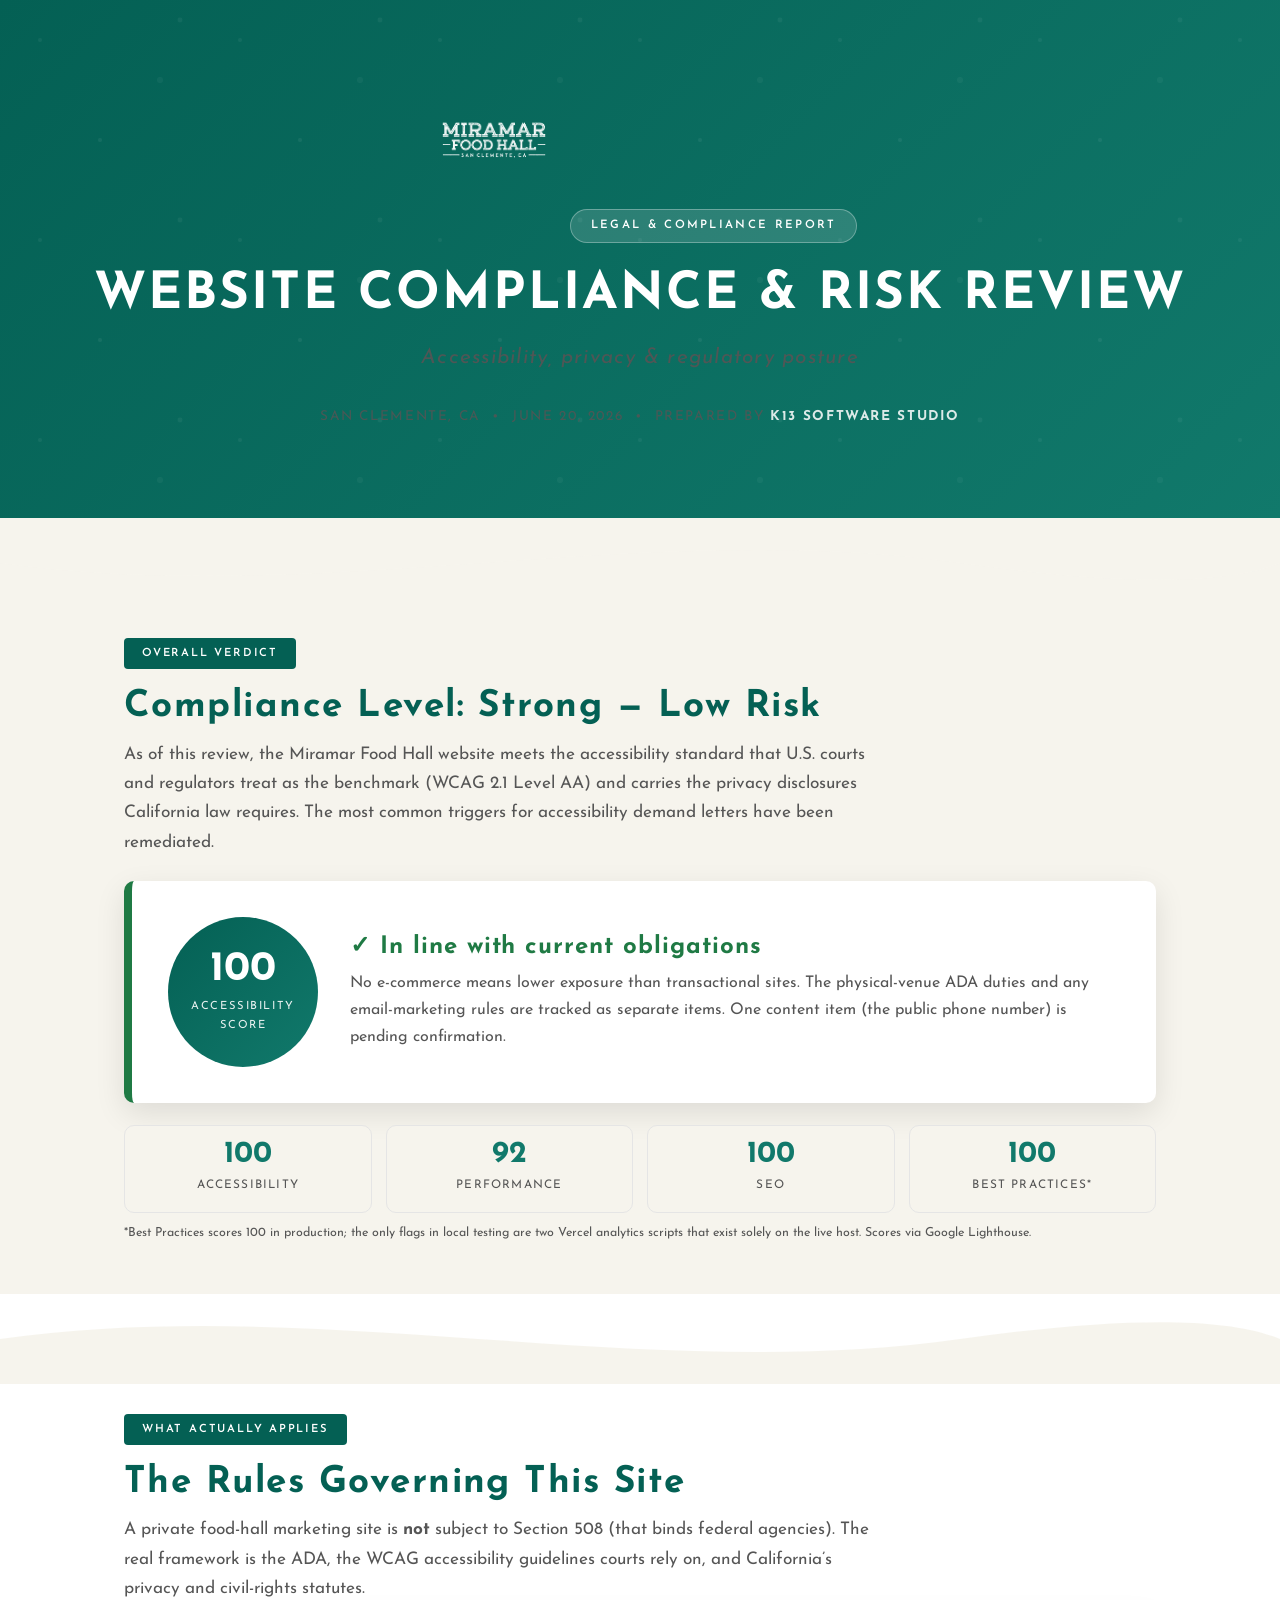
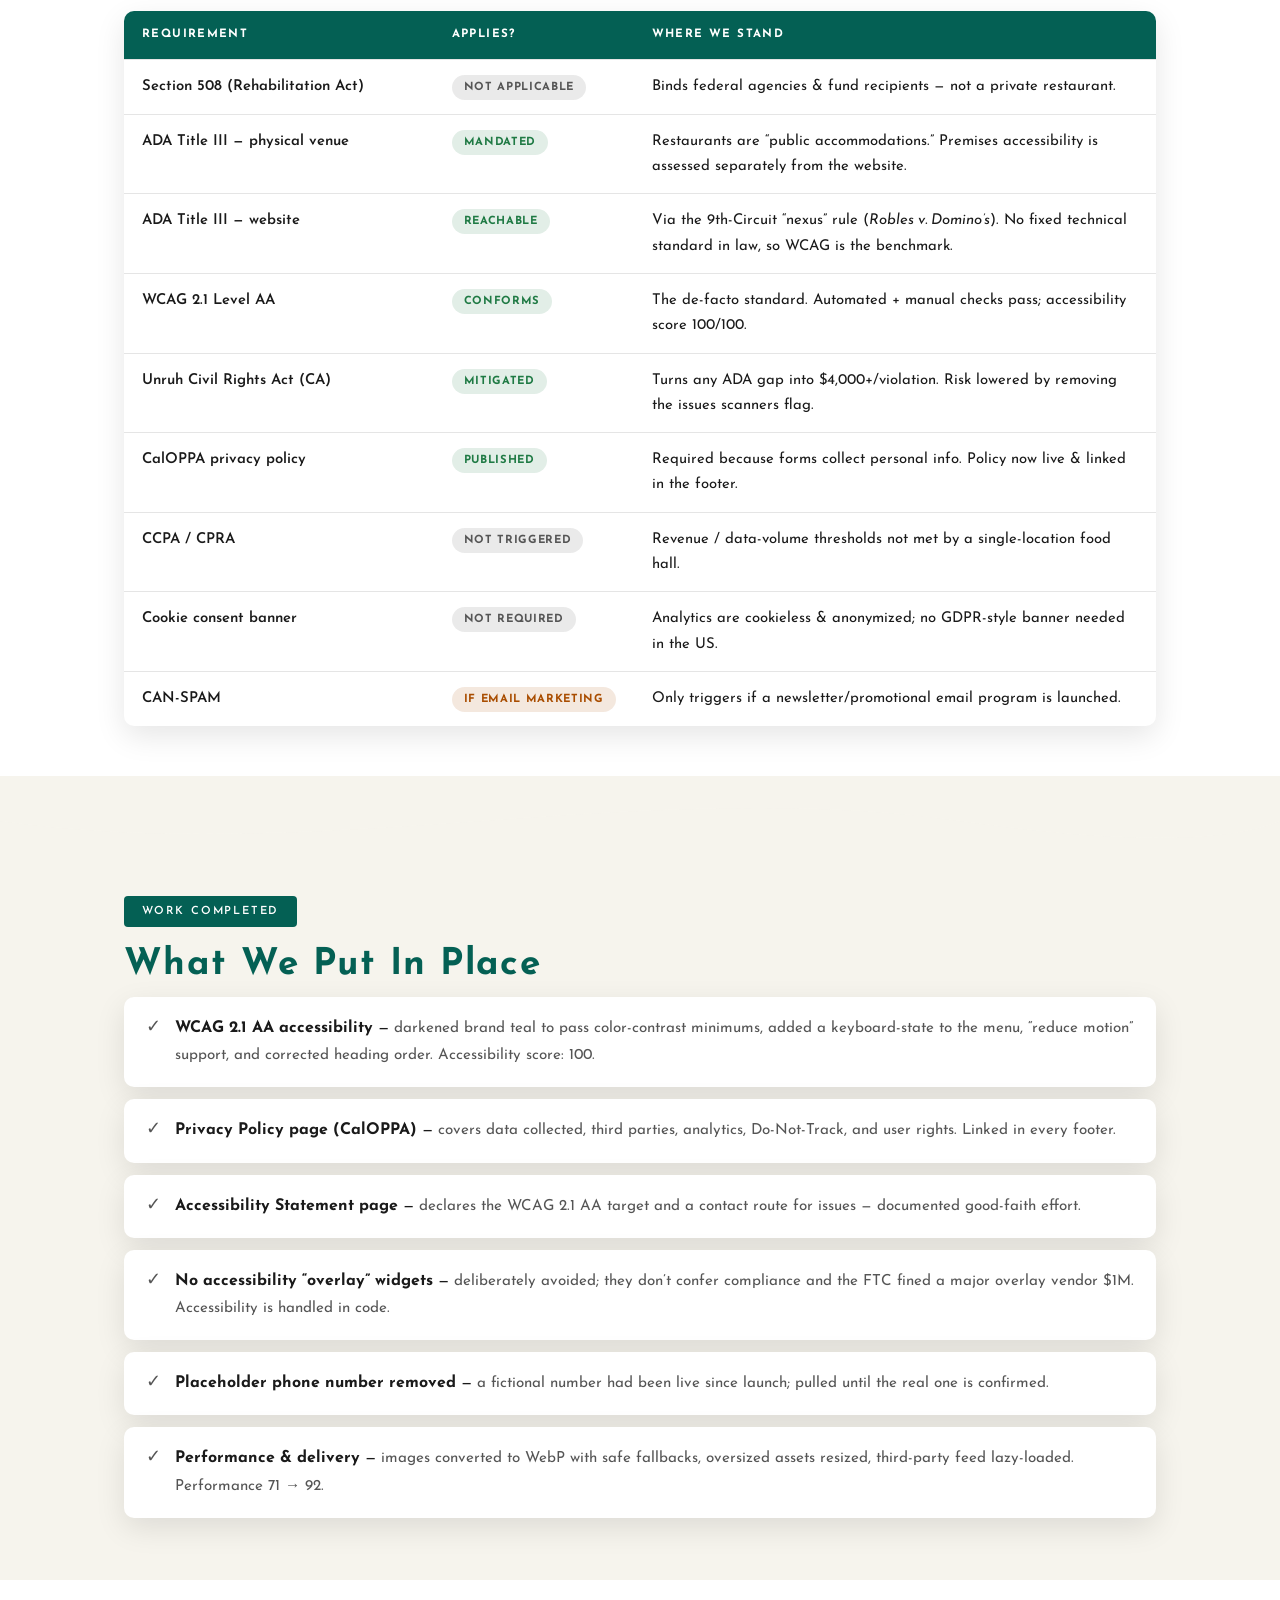
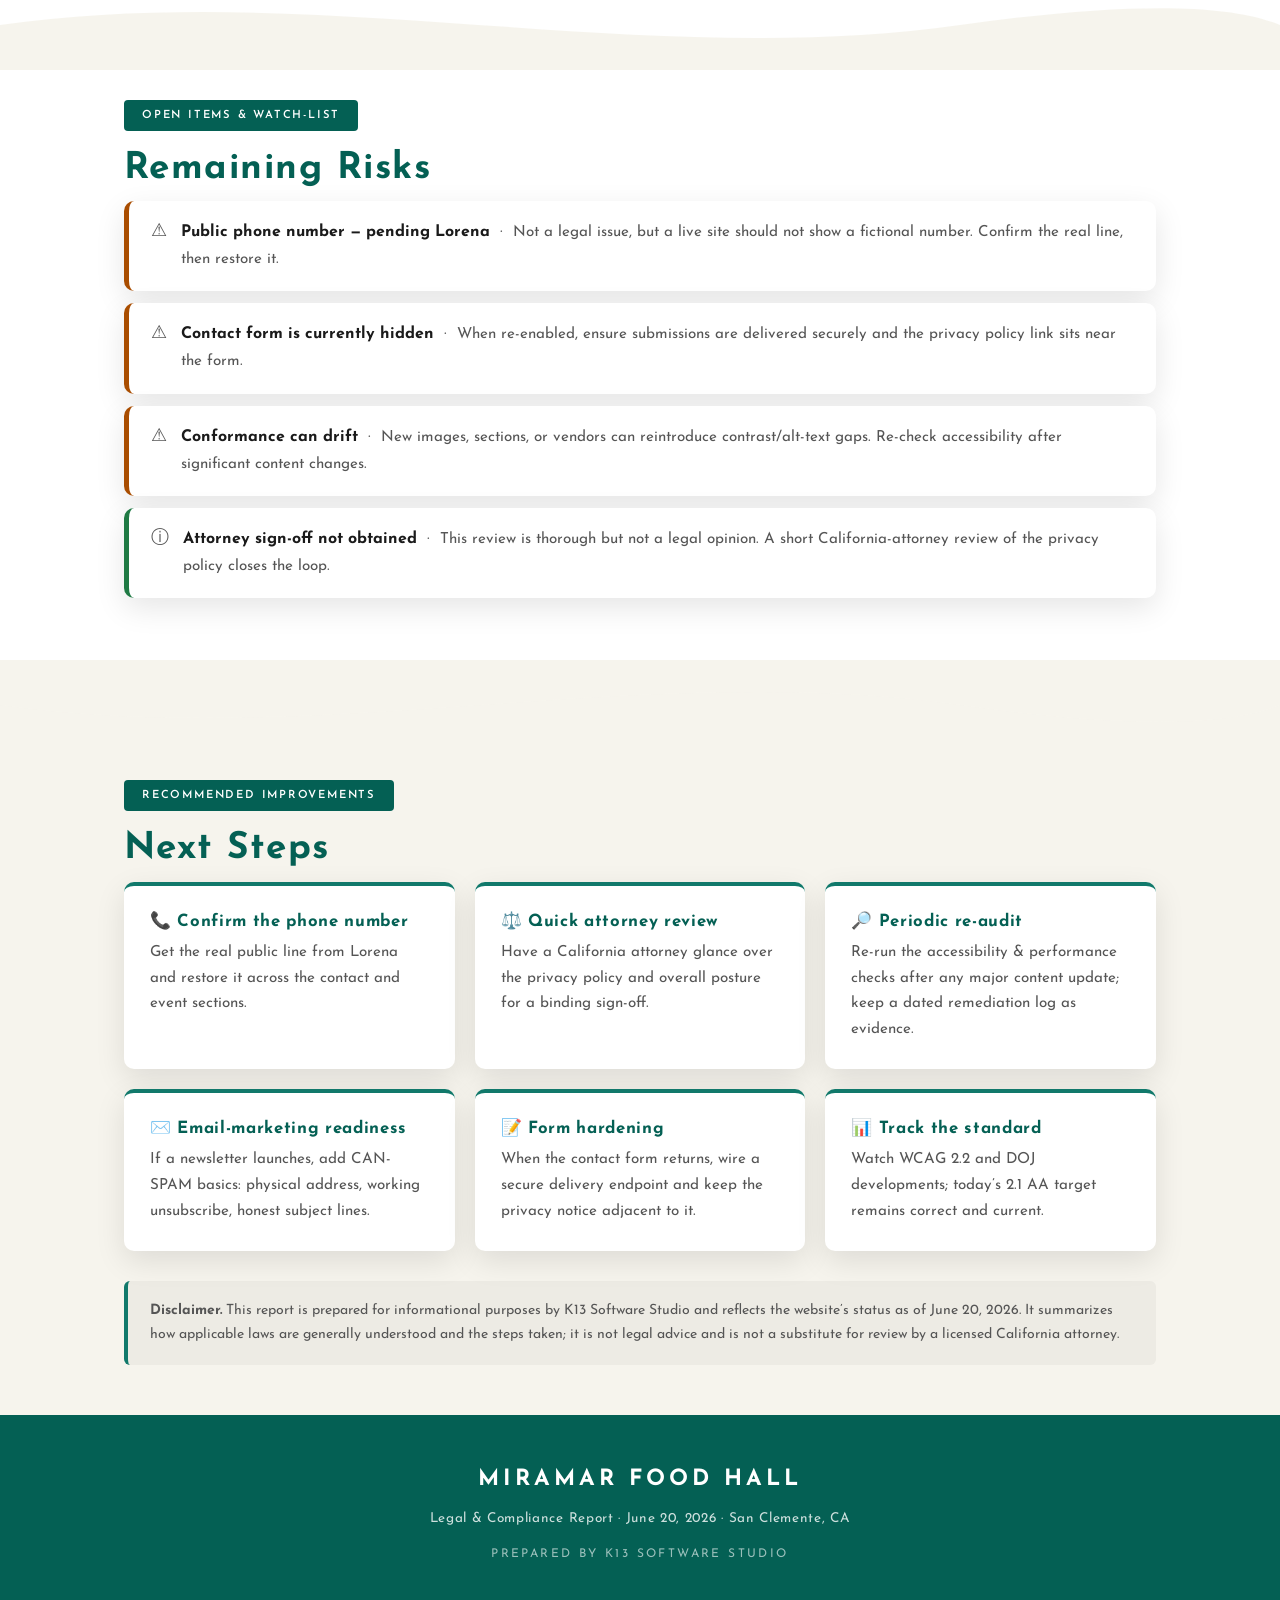
==== website/public/legal-compliance-report.html @ b7b6de01 "⚖️ Add legal/privacy pages, WebP performance pass & compliance report ♿ Accessibility & Compliance •" ====
<!DOCTYPE html>
<html lang="en">
<head>
<meta charset="UTF-8">
<meta name="viewport" content="width=device-width, initial-scale=1.0">
<title>Miramar Food Hall | Legal &amp; Compliance Report — June 2026</title>
<meta name="description" content="Website legal and accessibility compliance report for Miramar Food Hall, San Clemente, CA. Prepared by K13 Software Studio.">
<link rel="preconnect" href="https://fonts.googleapis.com">
<link rel="preconnect" href="https://fonts.gstatic.com" crossorigin>
<link href="https://fonts.googleapis.com/css2?family=Josefin+Sans:wght@400;600;700&display=swap" rel="stylesheet">
<style>
:root {
  --dark-teal:#046054; --teal:#11796b; --orange:#A94d00; --cream:#f6f4ed;
  --white:#fff; --dark:#1a1a1a; --gray:#555; --light-gray:#e5e5e5;
  --green:#1f7a44; --amber:#A94d00; --red:#b3261e;
  --font:'Josefin Sans',sans-serif;
  --shadow:0 10px 30px rgba(0,0,0,.10); --radius:10px;
  --grad:linear-gradient(135deg,#046054 0%,#11796b 100%);
}
*,*::before,*::after{box-sizing:border-box;margin:0;padding:0}
html{scroll-behavior:smooth}
body{font-family:var(--font);color:var(--dark);line-height:1.7;font-size:16px;background:var(--cream);-webkit-font-smoothing:antialiased}
h1,h2,h3,h4{font-weight:700;letter-spacing:.04em;line-height:1.2}
p{color:var(--gray)}
.container{max-width:1080px;margin:0 auto;padding:0 24px}
.wave{width:100%;line-height:0;overflow:hidden}
.wave svg{width:100%;height:90px;display:block}

/* HERO */
.hero{background:var(--grad);color:var(--white);text-align:center;padding:80px 24px 90px;position:relative;overflow:hidden}
.hero::before{content:'';position:absolute;inset:0;background:url('data:image/svg+xml,<svg xmlns="http://www.w3.org/2000/svg" viewBox="0 0 100 100"><circle cx="20" cy="20" r="1" fill="white" opacity="0.05"/><circle cx="80" cy="40" r="1.5" fill="white" opacity="0.04"/><circle cx="50" cy="70" r="1" fill="white" opacity="0.06"/><circle cx="90" cy="10" r="1.2" fill="white" opacity="0.05"/></svg>') repeat;background-size:200px 200px;pointer-events:none}
.hero-inner{position:relative;z-index:1}
.hero img{height:120px;width:auto;margin:0 auto 28px;filter:brightness(0) invert(1)}
.hero .eyebrow{display:inline-block;background:rgba(255,255,255,.14);border:1px solid rgba(255,255,255,.3);color:#fff;padding:6px 20px;border-radius:40px;font-size:.72rem;font-weight:600;letter-spacing:.2em;text-transform:uppercase;margin-bottom:22px}
.hero h1{font-size:clamp(2rem,5vw,3.2rem);margin-bottom:14px;text-transform:uppercase}
.hero .sub{font-size:clamp(1rem,2vw,1.3rem);font-style:italic;opacity:.92;letter-spacing:.06em}
.hero .meta{margin-top:30px;font-size:.85rem;letter-spacing:.12em;text-transform:uppercase;opacity:.85}
.hero .meta strong{color:#fff}

/* SECTIONS */
section{padding:8px 0 24px}
.block{padding:30px 0 50px}
.label{display:inline-block;background:var(--dark-teal);color:#fff;padding:6px 18px;border-radius:4px;font-size:.7rem;font-weight:600;letter-spacing:.16em;text-transform:uppercase;margin-bottom:16px}
h2.title{font-size:clamp(1.6rem,3vw,2.3rem);color:var(--dark-teal);margin-bottom:10px}
.lead{font-size:1.08rem;max-width:760px;margin-bottom:8px}

/* VERDICT BANNER */
.verdict{background:var(--white);border-radius:var(--radius);box-shadow:var(--shadow);padding:36px;margin:0 auto;display:flex;gap:32px;align-items:center;flex-wrap:wrap;border-left:8px solid var(--green)}
.verdict .score{flex:0 0 auto;width:150px;height:150px;border-radius:50%;background:var(--grad);color:#fff;display:flex;flex-direction:column;align-items:center;justify-content:center;text-align:center}
.verdict .score b{font-size:2.6rem;line-height:1}
.verdict .score span{font-size:.7rem;letter-spacing:.14em;text-transform:uppercase;margin-top:6px;opacity:.9}
.verdict .vtext{flex:1;min-width:260px}
.verdict .vtext h3{font-size:1.5rem;color:var(--green);margin-bottom:8px}
.verdict .vtext p{margin-bottom:0}

/* SCORE PILLS */
.pills{display:flex;gap:14px;flex-wrap:wrap;margin-top:22px}
.pill{background:var(--cream);border:1px solid var(--light-gray);border-radius:var(--radius);padding:14px 22px;text-align:center;flex:1;min-width:130px}
.pill b{display:block;font-size:1.9rem;color:var(--teal);line-height:1}
.pill span{font-size:.74rem;letter-spacing:.1em;text-transform:uppercase;color:var(--gray)}

/* CARDS */
.cards{display:grid;grid-template-columns:repeat(auto-fit,minmax(250px,1fr));gap:20px;margin-top:8px}
.card{background:var(--white);border-radius:var(--radius);box-shadow:var(--shadow);padding:26px;border-top:4px solid var(--teal)}
.card h4{font-size:1.05rem;color:var(--dark-teal);margin-bottom:8px;display:flex;align-items:center;gap:8px}
.card p{font-size:.95rem}

/* TABLE */
.tablewrap{background:var(--white);border-radius:var(--radius);box-shadow:var(--shadow);overflow:hidden;margin-top:8px}
table{width:100%;border-collapse:collapse;font-size:.93rem}
th,td{text-align:left;padding:14px 18px;border-bottom:1px solid var(--light-gray);vertical-align:top}
th{background:var(--dark-teal);color:#fff;font-size:.72rem;letter-spacing:.12em;text-transform:uppercase}
tr:last-child td{border-bottom:none}
td:first-child{font-weight:600;color:var(--dark);width:30%}
.badge{display:inline-block;padding:3px 12px;border-radius:30px;font-size:.7rem;font-weight:700;letter-spacing:.06em;text-transform:uppercase;white-space:nowrap}
.b-ok{background:rgba(31,122,68,.13);color:var(--green)}
.b-watch{background:rgba(169,77,0,.13);color:var(--amber)}
.b-na{background:rgba(85,85,85,.12);color:var(--gray)}

/* LISTS */
.checklist{list-style:none;margin-top:6px}
.checklist li{background:var(--white);border-radius:var(--radius);box-shadow:var(--shadow);padding:18px 22px;margin-bottom:12px;display:flex;gap:14px;align-items:flex-start}
.checklist .mark{flex:0 0 auto;font-size:1.1rem;line-height:1.5}
.checklist b{color:var(--dark)}
.checklist span{color:var(--gray);font-size:.95rem}

/* RISK ROWS */
.risk{border-left:5px solid var(--amber)}
.risk.low{border-left-color:var(--green)}

/* DISCLAIMER + FOOTER */
.note{background:rgba(85,85,85,.06);border-left:4px solid var(--teal);border-radius:6px;padding:18px 22px;font-size:.88rem;color:var(--gray);margin-top:10px}
footer{background:var(--dark-teal);color:#fff;text-align:center;padding:46px 24px}
footer .fl{font-size:1.4rem;font-weight:700;letter-spacing:.18em;text-transform:uppercase;margin-bottom:8px}
footer p{color:rgba(255,255,255,.8);font-size:.85rem;letter-spacing:.05em}
footer .studio{margin-top:14px;font-size:.75rem;letter-spacing:.2em;text-transform:uppercase;color:rgba(255,255,255,.6)}
@media(max-width:600px){.verdict{padding:26px}.verdict .score{margin:0 auto}}
@media print{.hero::before{display:none}body{background:#fff}.card,.verdict,.tablewrap,.checklist li{box-shadow:none;border:1px solid var(--light-gray)}}
</style>
</head>
<body>

<header class="hero">
  <div class="hero-inner">
    <img src="[data-uri]" alt="Miramar Food Hall">
    <div class="eyebrow">Legal &amp; Compliance Report</div>
    <h1>Website Compliance &amp; Risk Review</h1>
    <p class="sub">Accessibility, privacy &amp; regulatory posture</p>
    <p class="meta">San Clemente, CA &nbsp;•&nbsp; June 20, 2026 &nbsp;•&nbsp; Prepared by <strong>K13 Software Studio</strong></p>
  </div>
</header>
<div class="wave"><svg viewBox="0 0 1440 120" preserveAspectRatio="none" aria-hidden="true"><path d="M0,60 C360,120 720,0 1080,60 C1260,90 1380,90 1440,60 L1440,120 L0,120 Z" fill="#f6f4ed"/></svg></div>

<!-- VERDICT -->
<section class="block">
  <div class="container">
    <span class="label">Overall Verdict</span>
    <h2 class="title">Compliance Level: Strong &mdash; Low Risk</h2>
    <p class="lead">As of this review, the Miramar Food Hall website meets the accessibility standard that U.S. courts and regulators treat as the benchmark (WCAG&nbsp;2.1 Level&nbsp;AA) and carries the privacy disclosures California law requires. The most common triggers for accessibility demand letters have been remediated.</p>
    <div class="verdict" style="margin-top:24px">
      <div class="score"><b>100</b><span>Accessibility<br>Score</span></div>
      <div class="vtext">
        <h3>&#10003; In line with current obligations</h3>
        <p>No e-commerce means lower exposure than transactional sites. The physical-venue ADA duties and any email-marketing rules are tracked as separate items. One content item (the public phone number) is pending confirmation.</p>
      </div>
    </div>
    <div class="pills">
      <div class="pill"><b>100</b><span>Accessibility</span></div>
      <div class="pill"><b>92</b><span>Performance</span></div>
      <div class="pill"><b>100</b><span>SEO</span></div>
      <div class="pill"><b>100</b><span>Best Practices*</span></div>
    </div>
    <p style="font-size:.78rem;color:var(--gray);margin-top:10px">*Best Practices scores 100 in production; the only flags in local testing are two Vercel analytics scripts that exist solely on the live host. Scores via Google Lighthouse.</p>
  </div>
</section>

<div class="wave"><svg viewBox="0 0 1440 120" preserveAspectRatio="none" aria-hidden="true"><path d="M0,60 C360,0 720,120 1080,60 C1260,30 1380,30 1440,60 L1440,0 L0,0 Z" fill="#ffffff"/></svg></div>
<!-- WHAT APPLIES -->
<section class="block" style="background:#fff">
  <div class="container">
    <span class="label">What Actually Applies</span>
    <h2 class="title">The Rules Governing This Site</h2>
    <p class="lead">A private food-hall marketing site is <strong>not</strong> subject to Section&nbsp;508 (that binds federal agencies). The real framework is the ADA, the WCAG accessibility guidelines courts rely on, and California&rsquo;s privacy and civil-rights statutes.</p>
    <div class="tablewrap">
      <table>
        <thead><tr><th>Requirement</th><th>Applies?</th><th>Where We Stand</th></tr></thead>
        <tbody>
          <tr><td>Section 508 (Rehabilitation Act)</td><td><span class="badge b-na">Not Applicable</span></td><td>Binds federal agencies &amp; fund recipients &mdash; not a private restaurant.</td></tr>
          <tr><td>ADA Title III &mdash; physical venue</td><td><span class="badge b-ok">Mandated</span></td><td>Restaurants are &ldquo;public accommodations.&rdquo; Premises accessibility is assessed separately from the website.</td></tr>
          <tr><td>ADA Title III &mdash; website</td><td><span class="badge b-ok">Reachable</span></td><td>Via the 9th-Circuit &ldquo;nexus&rdquo; rule (<em>Robles v. Domino&rsquo;s</em>). No fixed technical standard in law, so WCAG is the benchmark.</td></tr>
          <tr><td>WCAG 2.1 Level AA</td><td><span class="badge b-ok">Conforms</span></td><td>The de-facto standard. Automated + manual checks pass; accessibility score 100/100.</td></tr>
          <tr><td>Unruh Civil Rights Act (CA)</td><td><span class="badge b-ok">Mitigated</span></td><td>Turns any ADA gap into $4,000+/violation. Risk lowered by removing the issues scanners flag.</td></tr>
          <tr><td>CalOPPA privacy policy</td><td><span class="badge b-ok">Published</span></td><td>Required because forms collect personal info. Policy now live &amp; linked in the footer.</td></tr>
          <tr><td>CCPA / CPRA</td><td><span class="badge b-na">Not Triggered</span></td><td>Revenue / data-volume thresholds not met by a single-location food hall.</td></tr>
          <tr><td>Cookie consent banner</td><td><span class="badge b-na">Not Required</span></td><td>Analytics are cookieless &amp; anonymized; no GDPR-style banner needed in the US.</td></tr>
          <tr><td>CAN-SPAM</td><td><span class="badge b-watch">If Email Marketing</span></td><td>Only triggers if a newsletter/promotional email program is launched.</td></tr>
        </tbody>
      </table>
    </div>
  </div>
</section>

<div class="wave"><svg viewBox="0 0 1440 120" preserveAspectRatio="none" aria-hidden="true"><path d="M0,60 C360,120 720,0 1080,60 C1260,90 1380,90 1440,60 L1440,120 L0,120 Z" fill="#f6f4ed"/></svg></div>
<!-- WHAT WE FIXED -->
<section class="block">
  <div class="container">
    <span class="label">Work Completed</span>
    <h2 class="title">What We Put In Place</h2>
    <ul class="checklist">
      <li><span class="mark">&#10003;</span><div><b>WCAG 2.1 AA accessibility</b> &mdash; <span>darkened brand teal to pass color-contrast minimums, added a keyboard-state to the menu, &ldquo;reduce motion&rdquo; support, and corrected heading order. Accessibility score: 100.</span></div></li>
      <li><span class="mark">&#10003;</span><div><b>Privacy Policy page (CalOPPA)</b> &mdash; <span>covers data collected, third parties, analytics, Do-Not-Track, and user rights. Linked in every footer.</span></div></li>
      <li><span class="mark">&#10003;</span><div><b>Accessibility Statement page</b> &mdash; <span>declares the WCAG 2.1 AA target and a contact route for issues &mdash; documented good-faith effort.</span></div></li>
      <li><span class="mark">&#10003;</span><div><b>No accessibility &ldquo;overlay&rdquo; widgets</b> &mdash; <span>deliberately avoided; they don&rsquo;t confer compliance and the FTC fined a major overlay vendor $1M. Accessibility is handled in code.</span></div></li>
      <li><span class="mark">&#10003;</span><div><b>Placeholder phone number removed</b> &mdash; <span>a fictional number had been live since launch; pulled until the real one is confirmed.</span></div></li>
      <li><span class="mark">&#10003;</span><div><b>Performance &amp; delivery</b> &mdash; <span>images converted to WebP with safe fallbacks, oversized assets resized, third-party feed lazy-loaded. Performance 71 &rarr; 92.</span></div></li>
    </ul>
  </div>
</section>

<div class="wave"><svg viewBox="0 0 1440 120" preserveAspectRatio="none" aria-hidden="true"><path d="M0,60 C360,0 720,120 1080,60 C1260,30 1380,30 1440,60 L1440,0 L0,0 Z" fill="#ffffff"/></svg></div>
<!-- REMAINING RISKS -->
<section class="block" style="background:#fff">
  <div class="container">
    <span class="label">Open Items &amp; Watch-List</span>
    <h2 class="title">Remaining Risks</h2>
    <ul class="checklist">
      <li class="risk"><span class="mark">&#9888;</span><div><b>Public phone number &mdash; pending Lorena</b> <span>&nbsp;&middot;&nbsp; Not a legal issue, but a live site should not show a fictional number. Confirm the real line, then restore it.</span></div></li>
      <li class="risk"><span class="mark">&#9888;</span><div><b>Contact form is currently hidden</b> <span>&nbsp;&middot;&nbsp; When re-enabled, ensure submissions are delivered securely and the privacy policy link sits near the form.</span></div></li>
      <li class="risk"><span class="mark">&#9888;</span><div><b>Conformance can drift</b> <span>&nbsp;&middot;&nbsp; New images, sections, or vendors can reintroduce contrast/alt-text gaps. Re-check accessibility after significant content changes.</span></div></li>
      <li class="risk low"><span class="mark">&#9432;</span><div><b>Attorney sign-off not obtained</b> <span>&nbsp;&middot;&nbsp; This review is thorough but not a legal opinion. A short California-attorney review of the privacy policy closes the loop.</span></div></li>
    </ul>
  </div>
</section>

<div class="wave"><svg viewBox="0 0 1440 120" preserveAspectRatio="none" aria-hidden="true"><path d="M0,60 C360,120 720,0 1080,60 C1260,90 1380,90 1440,60 L1440,120 L0,120 Z" fill="#f6f4ed"/></svg></div>
<!-- RECOMMENDATIONS -->
<section class="block">
  <div class="container">
    <span class="label">Recommended Improvements</span>
    <h2 class="title">Next Steps</h2>
    <div class="cards">
      <div class="card"><h4>&#128222; Confirm the phone number</h4><p>Get the real public line from Lorena and restore it across the contact and event sections.</p></div>
      <div class="card"><h4>&#9878;&#65039; Quick attorney review</h4><p>Have a California attorney glance over the privacy policy and overall posture for a binding sign-off.</p></div>
      <div class="card"><h4>&#128270; Periodic re-audit</h4><p>Re-run the accessibility &amp; performance checks after any major content update; keep a dated remediation log as evidence.</p></div>
      <div class="card"><h4>&#9993;&#65039; Email-marketing readiness</h4><p>If a newsletter launches, add CAN-SPAM basics: physical address, working unsubscribe, honest subject lines.</p></div>
      <div class="card"><h4>&#128221; Form hardening</h4><p>When the contact form returns, wire a secure delivery endpoint and keep the privacy notice adjacent to it.</p></div>
      <div class="card"><h4>&#128202; Track the standard</h4><p>Watch WCAG 2.2 and DOJ developments; today&rsquo;s 2.1 AA target remains correct and current.</p></div>
    </div>
    <div class="note" style="margin-top:30px"><strong>Disclaimer.</strong> This report is prepared for informational purposes by K13 Software Studio and reflects the website&rsquo;s status as of June 20, 2026. It summarizes how applicable laws are generally understood and the steps taken; it is not legal advice and is not a substitute for review by a licensed California attorney.</div>
  </div>
</section>

<footer>
  <div class="fl">Miramar Food Hall</div>
  <p>Legal &amp; Compliance Report &middot; June 20, 2026 &middot; San Clemente, CA</p>
  <div class="studio">Prepared by K13 Software Studio</div>
</footer>

</body>
</html>
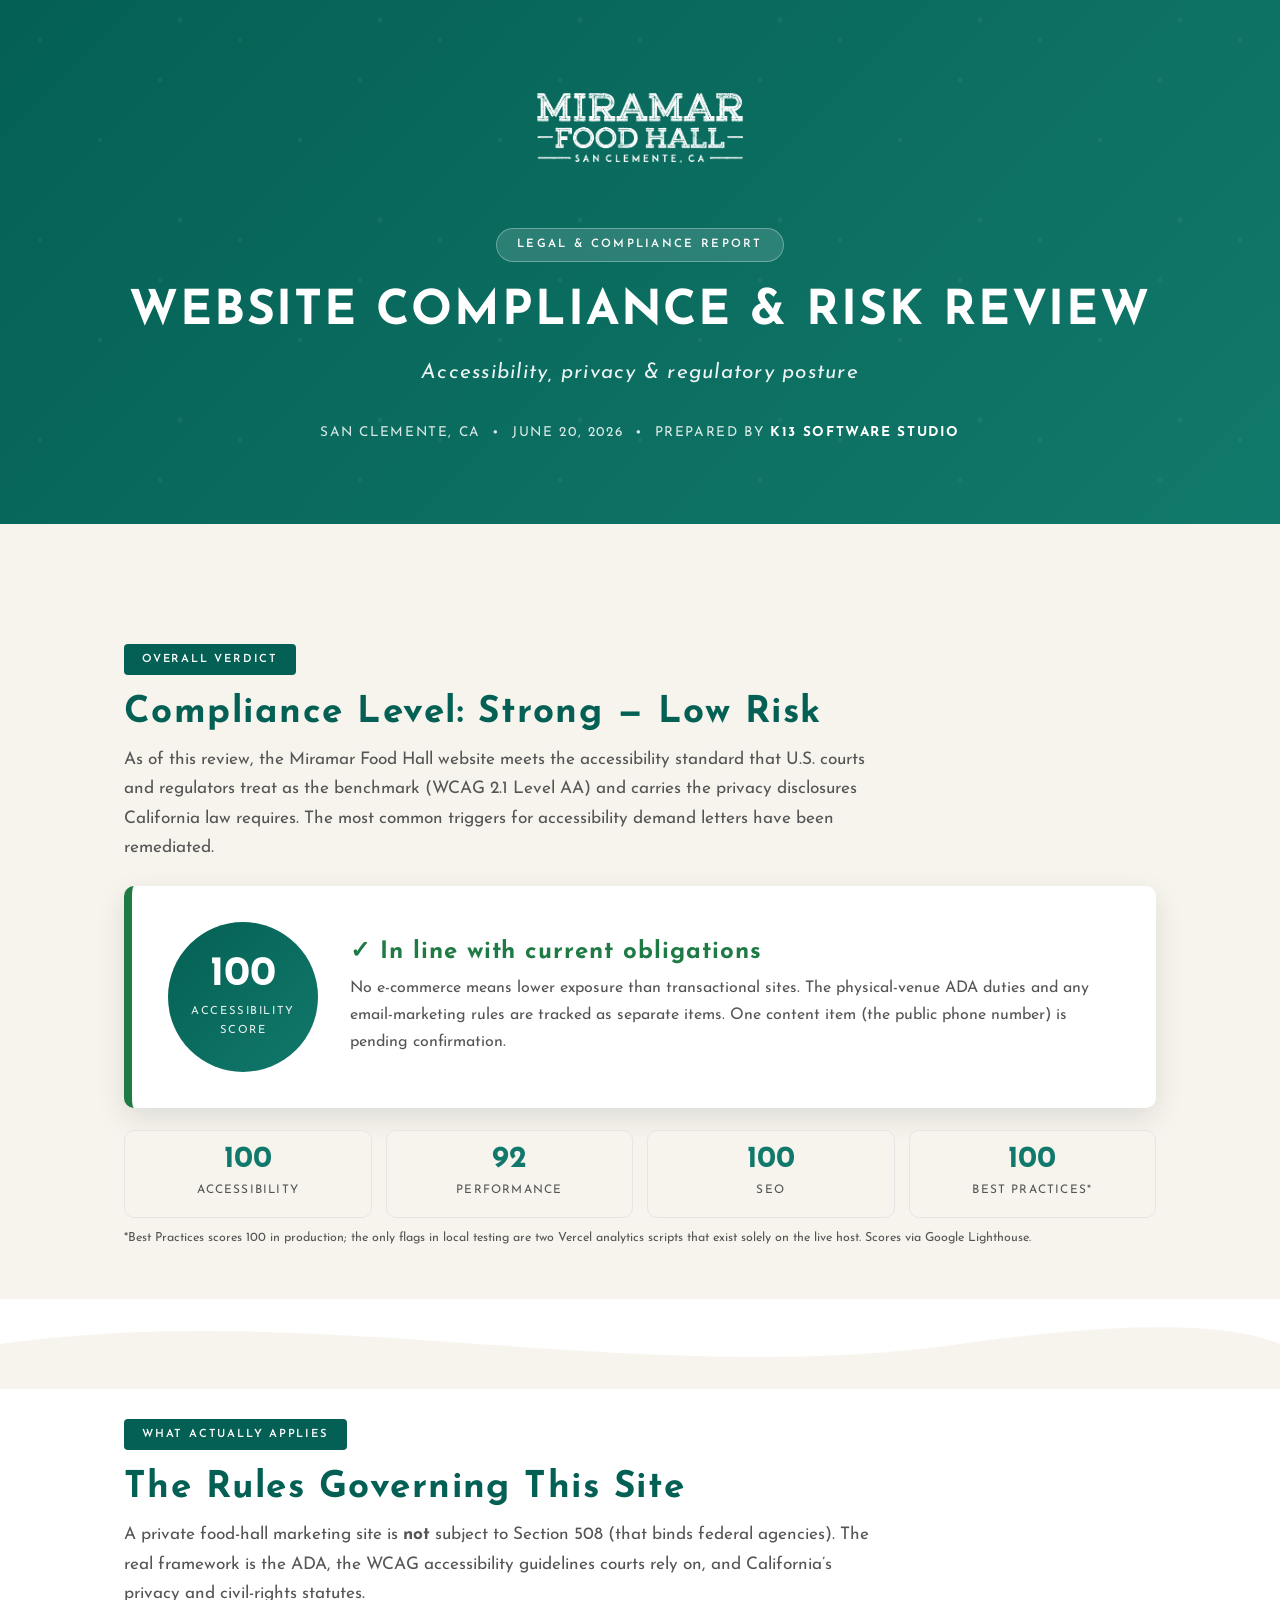
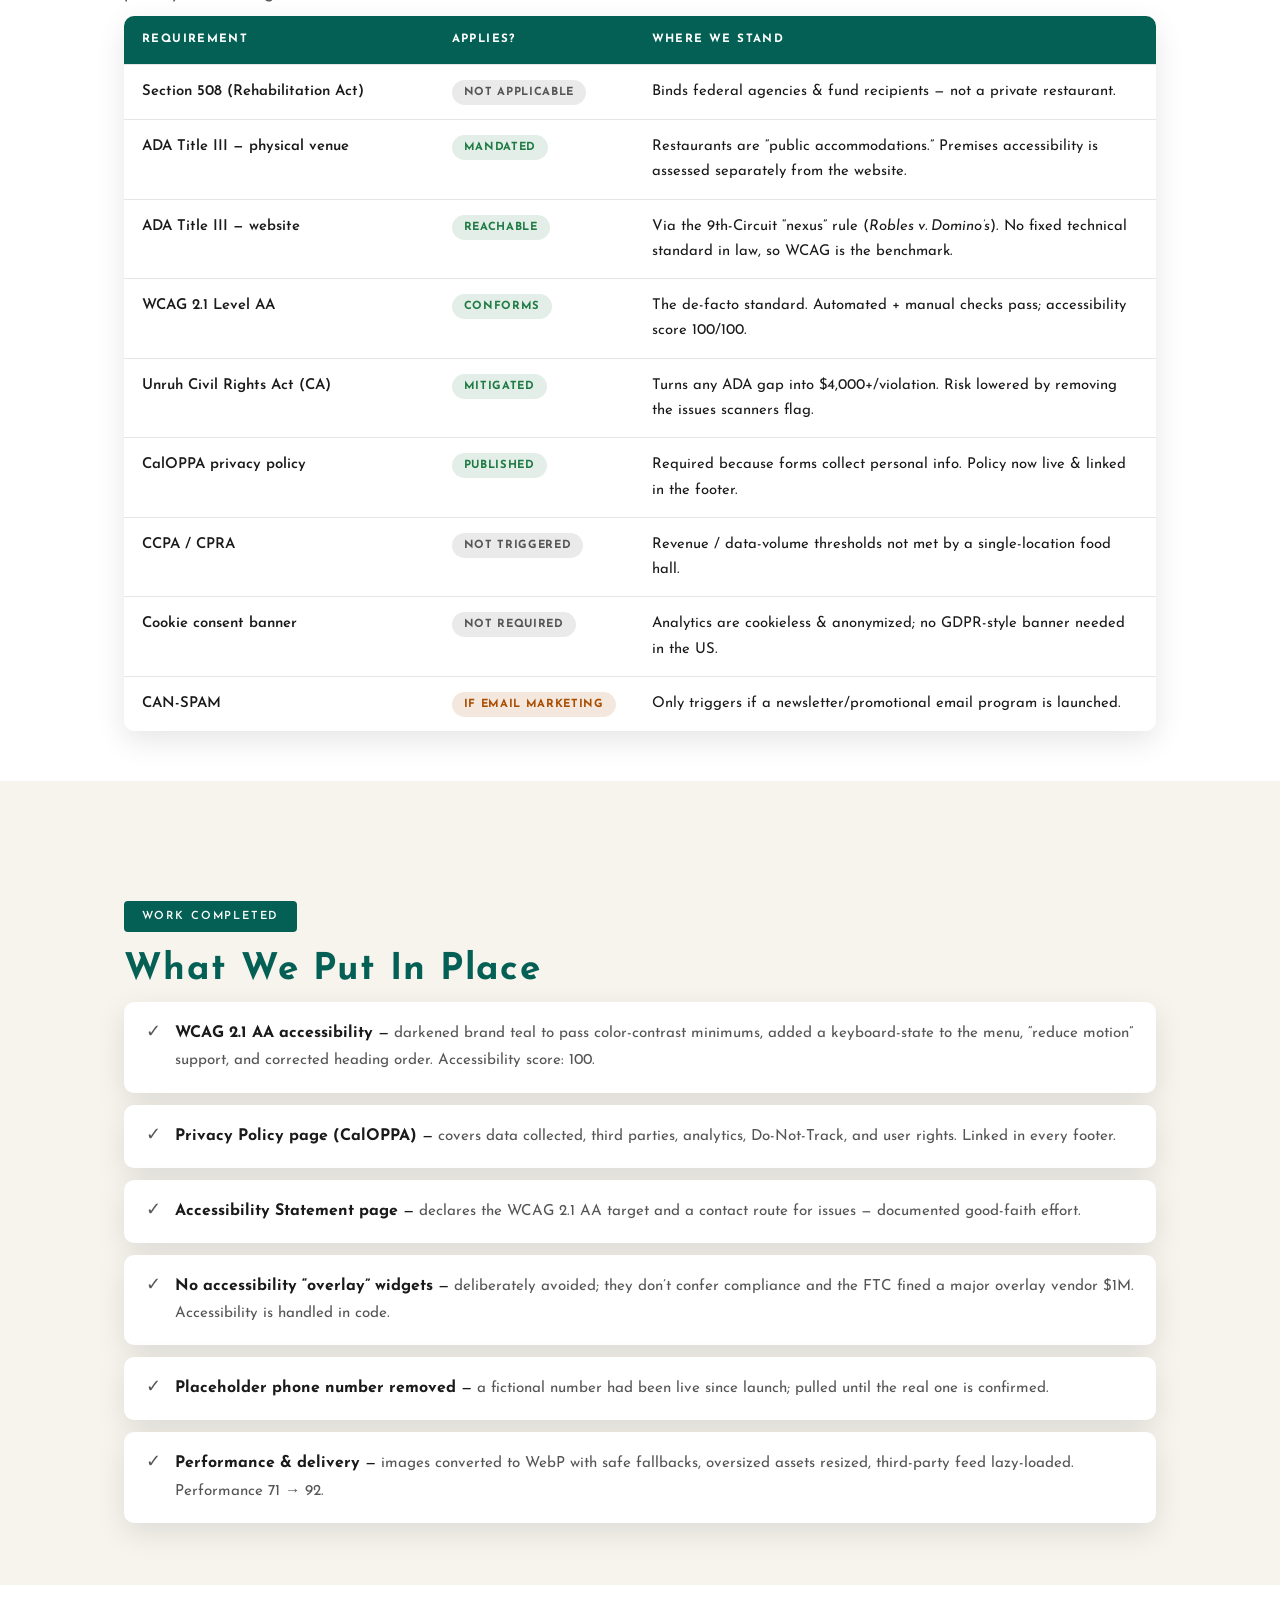
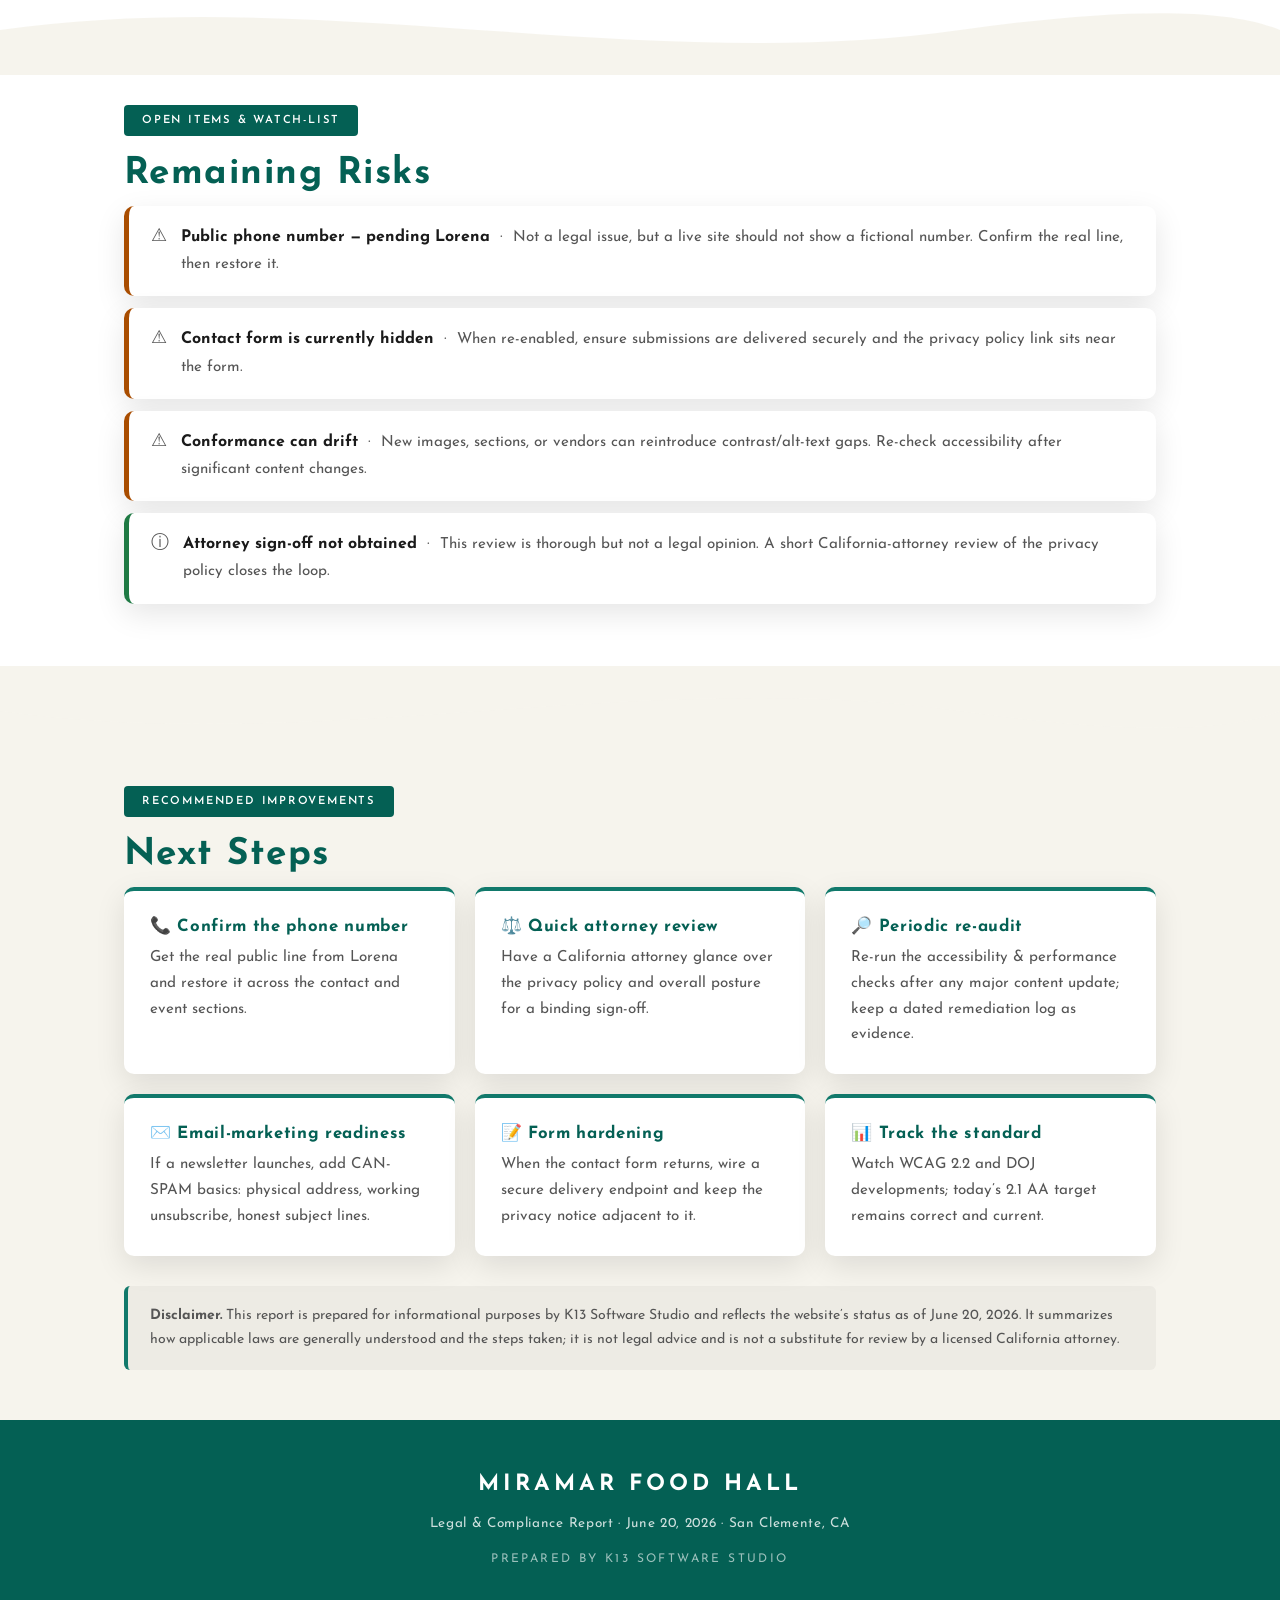
==== commit b974a4f1: "💅 Polish legal report hero — readability, alignment & 2x logo 🎨 Readability • Fixed hero subtitle & " ====
--- a/website/public/legal-compliance-report.html
+++ b/website/public/legal-compliance-report.html
@@ -18,8 +18,8 @@
   --grad:linear-gradient(135deg,#046054 0%,#11796b 100%);
 }
 *,*::before,*::after{box-sizing:border-box;margin:0;padding:0}
-html{scroll-behavior:smooth}
-body{font-family:var(--font);color:var(--dark);line-height:1.7;font-size:16px;background:var(--cream);-webkit-font-smoothing:antialiased}
+html{scroll-behavior:smooth;overflow-x:hidden}
+body{font-family:var(--font);color:var(--dark);line-height:1.7;font-size:16px;background:var(--cream);-webkit-font-smoothing:antialiased;overflow-x:hidden}
 h1,h2,h3,h4{font-weight:700;letter-spacing:.04em;line-height:1.2}
 p{color:var(--gray)}
 .container{max-width:1080px;margin:0 auto;padding:0 24px}
@@ -27,15 +27,22 @@
 .wave svg{width:100%;height:90px;display:block}
 
 /* HERO */
-.hero{background:var(--grad);color:var(--white);text-align:center;padding:80px 24px 90px;position:relative;overflow:hidden}
+.hero{background:var(--grad);color:var(--white);text-align:center;padding:28px 24px 80px;position:relative;overflow:hidden}
 .hero::before{content:'';position:absolute;inset:0;background:url('data:image/svg+xml,<svg xmlns="http://www.w3.org/2000/svg" viewBox="0 0 100 100"><circle cx="20" cy="20" r="1" fill="white" opacity="0.05"/><circle cx="80" cy="40" r="1.5" fill="white" opacity="0.04"/><circle cx="50" cy="70" r="1" fill="white" opacity="0.06"/><circle cx="90" cy="10" r="1.2" fill="white" opacity="0.05"/></svg>') repeat;background-size:200px 200px;pointer-events:none}
-.hero-inner{position:relative;z-index:1}
-.hero img{height:120px;width:auto;margin:0 auto 28px;filter:brightness(0) invert(1)}
+.hero-inner{position:relative;z-index:1;max-width:1040px;margin:0 auto}
+.hero img{height:240px;width:auto;display:block;margin:-20px auto -20px;filter:brightness(0) invert(1)}
 .hero .eyebrow{display:inline-block;background:rgba(255,255,255,.14);border:1px solid rgba(255,255,255,.3);color:#fff;padding:6px 20px;border-radius:40px;font-size:.72rem;font-weight:600;letter-spacing:.2em;text-transform:uppercase;margin-bottom:22px}
-.hero h1{font-size:clamp(2rem,5vw,3.2rem);margin-bottom:14px;text-transform:uppercase}
-.hero .sub{font-size:clamp(1rem,2vw,1.3rem);font-style:italic;opacity:.92;letter-spacing:.06em}
-.hero .meta{margin-top:30px;font-size:.85rem;letter-spacing:.12em;text-transform:uppercase;opacity:.85}
+.hero h1{font-size:clamp(1.8rem,4.4vw,3rem);margin-bottom:14px;text-transform:uppercase;max-width:100%;overflow-wrap:break-word}
+.hero .sub{font-size:clamp(1rem,2vw,1.3rem);font-style:italic;color:rgba(255,255,255,.92);letter-spacing:.06em}
+.hero .meta{margin-top:30px;font-size:.85rem;letter-spacing:.12em;text-transform:uppercase;color:rgba(255,255,255,.85)}
 .hero .meta strong{color:#fff}
+@media (max-width:600px){
+  .hero{padding:22px 16px 60px}
+  .hero img{height:160px;margin:-14px auto -10px}
+  .hero h1{font-size:1.4rem;letter-spacing:.01em}
+  .hero .sub{font-size:.98rem;letter-spacing:.03em}
+  .hero .meta{font-size:.7rem;letter-spacing:.06em;line-height:2;margin-top:22px}
+}
 
 /* SECTIONS */
 section{padding:8px 0 24px}
@@ -66,8 +73,8 @@
 .card p{font-size:.95rem}
 
 /* TABLE */
-.tablewrap{background:var(--white);border-radius:var(--radius);box-shadow:var(--shadow);overflow:hidden;margin-top:8px}
-table{width:100%;border-collapse:collapse;font-size:.93rem}
+.tablewrap{background:var(--white);border-radius:var(--radius);box-shadow:var(--shadow);overflow-x:auto;-webkit-overflow-scrolling:touch;margin-top:8px}
+table{width:100%;border-collapse:collapse;font-size:.93rem;min-width:560px}
 th,td{text-align:left;padding:14px 18px;border-bottom:1px solid var(--light-gray);vertical-align:top}
 th{background:var(--dark-teal);color:#fff;font-size:.72rem;letter-spacing:.12em;text-transform:uppercase}
 tr:last-child td{border-bottom:none}
